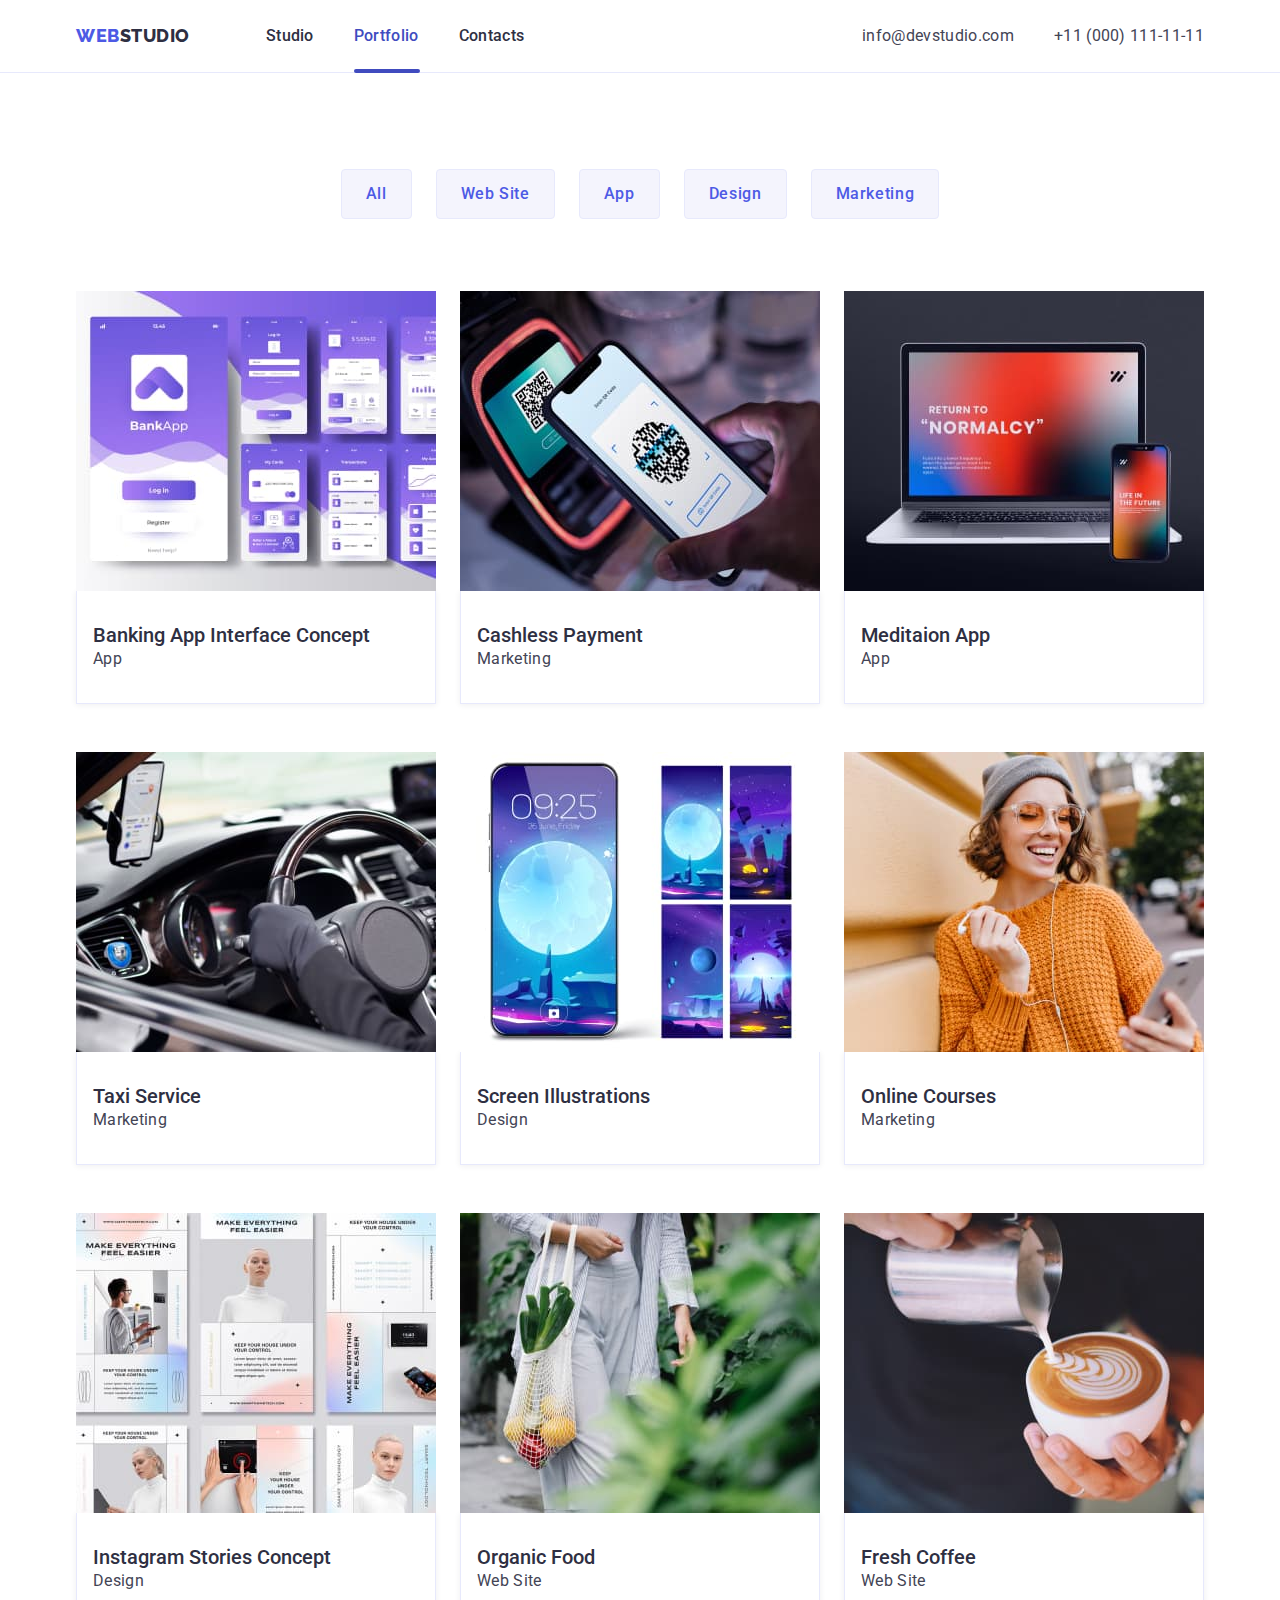
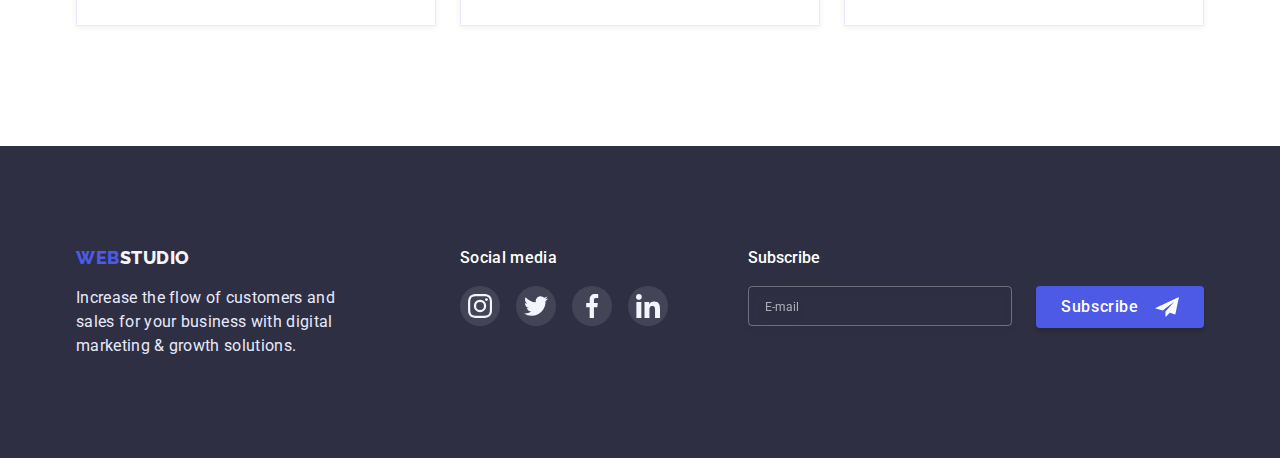
==== portfolio.html @ 7941a350 "Initial commit" ====
<!DOCTYPE html>
<html lang="en">

<head>
  <meta charset="UTF-8" />
  <meta http-equiv="X-UA-Compatible" content="IE=edge" />
  <meta name="viewport" content="width=device-width, initial-scale=1.0" />
  <title>Portfolio</title>
  <link rel="stylesheet" href="https://cdn.jsdelivr.net/npm/modern-normalize@1.1.0/modern-normalize.min.css" />
  <link rel="preconnect" href="https://fonts.googleapis.com" />
  <link rel="preconnect" href="https://fonts.gstatic.com" crossorigin />
  <link href="https://fonts.googleapis.com/css2?family=Raleway:wght@800&family=Roboto:wght@400;500;700;900&display=swap"
    rel="stylesheet" />

  <link rel="stylesheet" href="./css/styles.css" />
</head>

<body>
  <!-- шапка сайта -->
  <header class="style-heder">
    <!-- Mein navigation -->
    <div class="container style-heder-container">
      <nav class="page-nav">
        <a href="./index.html" class="logo link">
          <span class="logo-color">Web</span>Studio</a>

        <!-- Links to other pages or sections of the current page -->
        <ul class="menu list">
          <li class="menu-item">
            <a class="link menu-link" href="./index.html">Studio</a>
          </li>
          <li class="menu-item">
            <a class="link menu-link portfolio-bottom" href="./portfolio.html">Portfolio</a>
          </li>
          <li class="menu-item">
            <a class="link menu-link" href="">Contacts</a>
          </li>
        </ul>
      </nav>
      <address class="contact-main">
        <ul class="list contact-list">
          <li>
            <a class="contacts-email link" href="mailto:info@devstudio.com">info@devstudio.com</a>
          </li>
          <li>
            <a class="contact-phone-number link" href="tel:+110001111111">+11 (000) 111-11-11</a>
          </li>
        </ul>
      </address>
    </div>
  </header>

  <!-- Unique page content -->
  <main>
    <!-- Filtr BTN -->
    <section class="container port-sec">
      <h1 hidden>work examples</h1>

      <ul class="list button-p">
        <li class="filtr-p">
          <button class="button secondary" type="button">All</button>
        </li>
        <li class="filtr-p">
          <button class="button secondary" type="button">Web Site</button>
        </li>
        <li class="filtr-p">
          <button class="button secondary" type="button">App</button>
        </li>
        <li class="filtr-p">
          <button class="button secondary" type="button">Design</button>
        </li>
        <li class="filtr-p">
          <button class="button secondary" type="button">Marketing</button>
        </li>
      </ul>

      <!-- services offered -->

      <ul class="list offer">
        <li class="offer-service">
          <a class="card-p link" href="">
            <div class="img-overlay">
              <img src="./images/bank-app.jpg " alt="bank-app" width="360" />
              <p class="overlay">
                14 Stylish and User-Friendly App Design Concepts · Task
                Manager App · Calorie Tracker App · Exotic Fruit Ecommerce App
                · Cloud Storage App
              </p>
            </div>

            <div class="card-p-content">
              <h2 class="title">Banking App Interface Concept</h2>
              <p class="advanteges-text">App</p>
            </div>
          </a>
        </li>

        <li class="offer-service">
          <a class="card-p link" href="">
            <div class="img-overlay">
              <img src="./images/qr-skan.jpg" alt="qr-skan" width="360" />
              <p class="overlay">
                14 Stylish and User-Friendly App Design Concepts · Task
                Manager App · Calorie Tracker App · Exotic Fruit Ecommerce App
                · Cloud Storage App
              </p>
            </div>
            <div class="card-p-content">
              <h2 class="title">Cashless Payment</h2>
              <p class="advanteges-text">Marketing</p>
            </div>
          </a>
        </li>
        <li class="offer-service">
          <a class="card-p link" href="">
            <div class="img-overlay">
              <img src="./images/normalcy.jpg" alt="normalcy" width="360" />
              <p class="overlay">
                14 Stylish and User-Friendly App Design Concepts · Task
                Manager App · Calorie Tracker App · Exotic Fruit Ecommerce App
                · Cloud Storage App
              </p>
            </div>
            <div class="card-p-content">
              <h2 class="title">Meditaion App</h2>
              <p class="advanteges-text">App</p>
            </div>
          </a>
        </li>

        <li class="offer-service">
          <a class="card-p link" href="">
            <div class="img-overlay">
              <img src="./images/auto-nav.jpg" alt="auto-nav" width="360" />
              <p class="overlay">
                14 Stylish and User-Friendly App Design Concepts · Task
                Manager App · Calorie Tracker App · Exotic Fruit Ecommerce App
                · Cloud Storage App
              </p>
            </div>
            <div class="card-p-content">
              <h2 class="title">Taxi Service</h2>
              <p class="advanteges-text">Marketing</p>
            </div>
          </a>
        </li>
        <li class="offer-service">
          <a class="card-p link" href="">
            <div class="img-overlay">
              <img src="./images/mobile-themes.jpg " alt="mobile-themes" width="360" />
              <p class="overlay">
                14 Stylish and User-Friendly App Design Concepts · Task
                Manager App · Calorie Tracker App · Exotic Fruit Ecommerce App
                · Cloud Storage App
              </p>
            </div>
            <div class="card-p-content">
              <h2 class="title">Screen Illustrations</h2>
              <p class="advanteges-text">Design</p>
            </div>
          </a>
        </li>

        <li class="offer-service">
          <a class="card-p link" href="">
            <div class="img-overlay">
              <img src="./images/girl-orange-sweater.jpg " alt="girl-orange-sweater" width="360" />
              <p class="overlay">
                14 Stylish and User-Friendly App Design Concepts · Task
                Manager App · Calorie Tracker App · Exotic Fruit Ecommerce App
                · Cloud Storage App
              </p>
            </div>
            <div class="card-p-content">
              <h2 class="title">Online Courses</h2>
              <p class="advanteges-text">Marketing</p>
            </div>
          </a>
        </li>

        <li class="offer-service">
          <a class="card-p link" href="">
            <div class="img-overlay">
              <img src="./images/actions.jpg " alt="actions" width="360" />
              <p class="overlay">
                14 Stylish and User-Friendly App Design Concepts · Task
                Manager App · Calorie Tracker App · Exotic Fruit Ecommerce App
                · Cloud Storage App
              </p>
            </div>
            <div class="card-p-content">
              <h2 class="title">Instagram Stories Concept</h2>
              <p class="advanteges-text">Design</p>
            </div>
          </a>
        </li>

        <li class="offer-service">
          <a class="card-p link" href="">
            <div class="img-overlay">
              <img src="./images/bag-vegetables.jpg " alt="bag-vegetables" width="360" />
              <p class="overlay">
                14 Stylish and User-Friendly App Design Concepts · Task
                Manager App · Calorie Tracker App · Exotic Fruit Ecommerce App
                · Cloud Storage App
              </p>
            </div>
            <div class="card-p-content">
              <h2 class="title">Organic Food</h2>
              <p class="advanteges-text">Web Site</p>
            </div>
          </a>
        </li>

        <li class="offer-service">
          <a class="card-p link" href="">
            <div class="img-overlay">
              <img src="./images/coffee-latte.jpg" alt="Fresh Coffee" width="360" />
              <p class="overlay">
                14 Stylish and User-Friendly App Design Concepts · Task
                Manager App · Calorie Tracker App · Exotic Fruit Ecommerce App
                · Cloud Storage App
              </p>
            </div>
            <div class="card-p-content">
              <h2 class="title">Fresh Coffee</h2>
              <p class="advanteges-text">Web Site</p>
            </div>
          </a>
        </li>
      </ul>
    </section>
  </main>
  <!-- Footer -->
  <footer class="main-footer">
    <div class="container footer-content">
      <div class="footer-div">
        <a class="logo footer-logo link" href="./index.html">
          <span class="logo-color">Web</span>Studio</a>
        <p class="footer-text description-footer">
          Increase the flow of customers and sales for your business with
          digital marketing & growth solutions.
        </p>
      </div>
      <div class="social-media-list">
        <p class="social-media-text">Social media</p>
        <ul class="social-list-footer list">
          <li class="social-list-item">
            <a href="" class="social-list-link-footer">
              <svg class="social-list-icon" width="24" height="24">
                <use href="./images/sprite.svg#icon-instagram"></use>
              </svg>
            </a>
          </li>
          <li class="social-list-item">
            <a href="" class="social-list-link-footer">
              <svg class="social-list-icon" width="24" height="24">
                <use href="./images/sprite.svg#icon-twitter"></use>
              </svg>
            </a>
          </li>
          <li class="social-list-item">
            <a href="" class="social-list-link-footer">
              <svg class="social-list-icon" width="24" height="24">
                <use href="./images/sprite.svg#icon-facebook"></use>
              </svg>
            </a>
          </li>
          <li class="social-list-item">
            <a href="" class="social-list-link-footer">
              <svg class="social-list-icon" width="24" height="24">
                <use href="./images/sprite.svg#icon-linkedin"></use>
              </svg>
            </a>
          </li>
        </ul>
      </div>
      <div class="subscribe-block">
        <p class="footer-Subscribe-text">Subscribe</p>

        <form name="Form" class="footer-form">
          <input type="email" name="user-e-mail" class="footer-form-input" placeholder="E-mail" required />
          <button type="submit" class="footer-form-submit">
            Subscribe
            <svg class="footer-form-input-icon" width="24" height="24">
              <use href="./images/sprite.svg#icon-send"></use>
            </svg>
          </button>
        </form>
      </div>
    </div>
  </footer>
</body>

</html>
---- css/styles.css ----
:root {
  --primary-font: 'roboto', sans-serif;
  --secondary-font: 'raleway', sans-serif;
  --primary-text-color: #434455;
  --title-text-color: #2e2f42;
  --accent-color: #4d5ae5;
  --primary-white-color: #ffffff;
  --okean-color: #404bbf;
  --transition: 250ms cubic-bezier(0.4, 0, 0.2, 1);
}
h1,
h2,
h3,
h4,
p {
  margin-top: 0;
  margin-bottom: 0;
}

ul,
ol {
  margin-top: 0;
  margin-bottom: 0;
  padding-left: 0;
  padding-bottom: 0;
}

img {
  display: block;
  max-width: 100%;
  height: auto;
}

a {
  color: #434455;
  text-decoration: none;
}

body {
  color: var(--primary-text-color);
  font-family: var(--primary-font);
  background-color: var(--primary-white-color);
}

address {
  font-style: normal;
}

button {
  cursor: pointer;
}
.list {
  list-style: none;
}

.link {
  text-decoration: none;
}
.container {
  width: 1158px;
  margin-left: auto;
  margin-right: auto;
  padding-left: 15px;
  padding-right: 15px;
}
/* components */

.button {
  color: var(--title-text-color);
  background-color: var(--primary-white-color);
  font-family: inherit;
  font-weight: 500;
  font-size: 16px;
  line-height: 1.5;
  display: flex;
  align-items: center;
  letter-spacing: 0.04em;
}

.button.primary {
  background-color: var(--accent-color);
  color: var(--primary-white-color);
  padding-top: 16px;
  padding-left: 32px;
  padding-bottom: 16px;
  padding-right: 32px;
  border-radius: 4px;
  margin-left: auto;
  margin-right: auto;
  border: 1px solid transparent;
  box-shadow: 0px 4px 4px rgba(0, 0, 0, 0.15);
  border-radius: 4px;
  transition: color var(--transition), background-color var(--transition),
    box-shadow var(--transition);
}
.button.primary:hover,
.button.primary:focus {
  background-color: var(--okean-color);
  box-shadow: 0px 4px 4px rgba(0, 0, 0, 0.15);
  border-radius: 4px;
  color: var(--primary-white-color);
}

.button.secondary {
  background-color: #f4f4fd;
  color: #4d5ae5;
  padding-top: 12px;
  padding-left: 24px;
  padding-bottom: 12px;
  padding-right: 24px;
  border-radius: 4px;
  border: 1px solid #e7e9fc;
  transition: background-color var(--transition), color var(--transition),
    box-shadow var(--transition);
}

.button.secondary:hover,
.button.secondary:focus {
  background-color: var(--okean-color);
  color: #ffffff;
  border-radius: 4px;
  box-shadow: 0px 3px 1px rgba(0, 0, 0, 0.1), 0px 2px 1px rgba(0, 0, 0, 0.08),
    0px 2px 2px rgba(0, 0, 0, 0.12);
}

.title {
  color: var(--title-text-color);
  font-weight: 500;
  font-size: 20px;
  line-height: 1.2;
}
/* Header */

.style-heder-container {
  display: flex;
  align-items: center;
}
.page-nav {
  display: flex;
  align-items: center;
}
.style-heder {
  background-color: #ffffff;
  padding-top: 24px;
  padding-bottom: 24px;
  border-bottom: 1px solid #e7e9fc;
}
/* Nav */
.logo {
  font-family: 'Raleway', sans-serif;
  font-weight: 800;
  font-size: 18px;
  line-height: 1.33;
  letter-spacing: 0.03em;
  text-transform: uppercase;
  color: #2e2f42;
  margin-right: 76px;
}
.logo-color {
  color: #4d5ae5;
}
.menu {
  display: flex;
  align-items: center;
}
.menu-item:not(:last-child) {
  margin-right: 40px;
}
.menu-link {
  font-weight: 500;
  font-size: 16px;
  line-height: 1.5;
  letter-spacing: 0.02em;
  color: #2e2f42;
  transition: color var(--transition);
}
.menu-link:hover,
.menu-link:focus,
.menu-link:active {
  color: var(--okean-color);
}
.contact-list {
  display: flex;
  align-items: center;
}
.contact-main {
  margin-left: auto;
}
.contacts-email {
  font-size: 16px;
  line-height: 1.5;
  letter-spacing: 0.02em;
  margin-right: 40px;
  color: var(--primary-text-color);
  transition: color var(--transition);
}
.contacts-email:hover,
.contacts-email:focus {
  color: var(--okean-color);
}
.contact-phone-number {
  font-size: 16px;
  line-height: 1.5;
  letter-spacing: 0.02em;
  color: var(--primary-text-color);
  transition: color var(--transition);
}
.contact-phone-number:hover,
.contact-phone-number:focus {
  color: var(--okean-color);
}

.studio-bottom {
  position: relative;
  color: var(--okean-color);
}

.studio-bottom::after {
  display: inline-block;
  content: '';
  position: absolute;
  top: 100%;
  left: 0;
  transform: translate(0, 24px);

  width: 48px;
  height: 4px;

  background: var(--okean-color);
  border-radius: 2px;
}
.portfolio-bottom {
  position: relative;
  color: var(--okean-color);
}

.portfolio-bottom::after {
  display: inline-block;
  content: '';
  position: absolute;
  top: 100%;
  left: 0;
  transform: translate(0, 24px);

  width: 66px;
  height: 4px;

  background: var(--okean-color);
  border-radius: 2px;
}

/* Banner Hero */

.hero {
  max-width: 1440px;
  margin-left: auto;
  margin-right: auto;
  background-color: #2e2f42;
  background-image: linear-gradient(
      rgba(46, 47, 66, 0.7),
      rgba(46, 47, 66, 0.7)
    ),
    url(../images/people-office.jpg);

  background-position: 50% 50%;
  background-repeat: no-repeat;
  color: #ffffff;
}

.modal-btn:hover,
.modal-btn:focus {
  background: #404bbf;
}

.mein-title {
  font-weight: 700;
  font-size: 56px;
  line-height: 1.07;
  text-align: center;
  letter-spacing: 0.02em;
  color: #ffffff;
  margin-left: auto;
  margin-right: auto;
  margin-bottom: 48px;
  width: 496px;
}

.hero-content {
  text-align: center;
  padding-top: 188px;
  padding-bottom: 188px;
}

/* Section Advanteges */

.advanteges {
  padding-top: 120px;
  padding-bottom: 120px;
}

.advanteges-list {
  display: flex;
  column-gap: 24px;
}

.ad-list-item {
  flex-basis: calc(100% - 72px / 4);
}
.advanteges-style {
  display: flex;
  justify-content: center;
  align-items: center;
  width: 264px;
  height: 112px;
  background: #f4f4fd;
  border-radius: 4px;
  margin-bottom: 8px;
}

.ad-list-item .title {
  font-weight: 500;
  font-size: 20px;
  line-height: 1.2;
  letter-spacing: 0.02em;
  color: #2e2f42;
  margin-bottom: 8px;
}

.advanteges-text {
  font-size: 16px;
  line-height: 1.5;
  letter-spacing: 0.02em;
}

.visually-hidden {
  position: absolute;
  width: 1px;
  height: 1px;
  margin: -1px;
  padding: 0;
  overflow: hidden;
  border: 0;
  clip: rect(0 0 0 0);
}
/* /Section Advanteges */

/* Section What Are We Doing */

.doing {
  padding-bottom: 120px;
}

.doing-list {
  list-style: none;
  display: flex;
  gap: 24px;
}

.sec-title {
  font-weight: 700;
  font-size: 36px;
  line-height: 1.11;
  text-align: center;
  letter-spacing: 0.02em;
  text-transform: capitalize;
  color: #2e2f42;
  margin-bottom: 72px;
}
.doing-content {
  flex-basis: calc(100% - 48px / 3);
  border: 1px solid #e7e9fc;
}
/* /Section What Are We Doing */

/* Section Our Team */

.team-list {
  list-style: none;
  display: flex;
  flex-wrap: wrap;
  gap: 24px;
}
.team-nome {
  background: #ffffff;
  box-shadow: 0px 1px 6px rgba(46, 47, 66, 0.08),
    0px 1px 1px rgba(46, 47, 66, 0.16), 0px 2px 1px rgba(46, 47, 66, 0.08);
  border-radius: 0px 0px 4px 4px;
}
.team-content {
  padding-top: 32px;
  padding-bottom: 32px;
  padding-left: 16px;
  padding-right: 16px;
  justify-content: center;
  text-align: center;
}

.team-sect {
  background: #f4f4fd;
  padding-top: 120px;
  padding-bottom: 120px;
}

.social-list {
  display: flex;
  justify-content: center;
  gap: 24px;
  margin-top: 8px;
}
.social-list-link {
  display: flex;
  justify-content: center;
  align-items: center;
  width: 40px;
  height: 40px;
  border-radius: 50%;
  background-color: #4d5ae5;
  fill: #f4f4fd;
  transition: background-color var(--transition);
}
.social-list-link:hover,
.social-list-link:focus {
  background-color: #404bbf;
}
/* /Section Our Team */

/* Customers */

.customers {
  padding-top: 130px;
  padding-bottom: 120px;
}
.customers-list {
  display: flex;
  gap: 24px;
}

.customers-iton {
  flex-basis: calc(100% - 24px / 6);
}
.customers-link {
  display: flex;
  justify-content: center;
  align-items: center;
  width: 168px;
  height: 88px;
  border: 1px solid #8e8f99;
  border-radius: 4px;
  transition: border-color var(--transition), fill var(--transition);
}
.customers-link:hover,
.customers-link:focus {
  border-color: #404bbf;
}
.customers-link:hover .customers-icon,
.customers-link:focus .customers-icon {
  fill: #404bbf;
}
.customers-icon {
  fill: #8e8f99;
  transition: fill var(--transition);
}
/* /Customers */

/* Footer */
.main-footer {
  background: #2e2f42;
  padding-top: 100px;
  padding-bottom: 100px;
}
.footer-content {
  display: flex;
  /* row-gap: 120px; */
}
.footer-div {
  margin-right: 120px;
}
.footer-logo {
  letter-spacing: 0.03em;
  text-transform: uppercase;
  color: #f4f4fd;
}
.description-footer {
  font-weight: 400;
  font-size: 16px;
  line-height: 1.5;
  letter-spacing: 0.02em;
  color: #e7e9fc;
}
.footer-text {
  width: 264px;
  margin-top: 16px;
}

.social-media-text {
  font-weight: 500;
  font-size: 16px;
  line-height: 1.5;
  letter-spacing: 0.02em;
  color: #ffffff;
  margin-bottom: 16px;
}
.social-list-footer {
  display: flex;
  justify-content: center;
  gap: 16px;
}
.social-list-link-footer {
  fill: #f4f4fd;
  display: flex;
  justify-content: center;
  align-items: center;
  width: 40px;
  height: 40px;
  border-radius: 50%;
  background-color: rgba(255, 255, 255, 0.1);
  transition: background-color var(--transition);
}
.social-list-link-footer:hover,
.social-list-link-footer:focus {
  background-color: #31d0aa;
}

.subscribe-block {
  margin-left: 80px;
  margin-right: auto;
}
.footer-Subscribe-text {
  font-weight: 500;
  font-size: 16px;
  line-height: 1.5;
  margin-bottom: 16px;
  color: var(--primary-white-color);
}
.footer-form {
  display: flex;
  justify-content: center;
  gap: 24px;
}

.footer-form-input {
  width: 264px;
  height: 40px;
  padding-left: 16px;
  padding-right: 16px;
  padding-bottom: 8px;
  padding-top: 8px;
  border: 1px solid rgba(255, 255, 255, 0.3);
  filter: drop-shadow(0px 4px 4px rgba(0, 0, 0, 0.15));
  border-radius: 4px;
  background: transparent;
  font-size: 14px;
  color: var(--primary-white-color);
}
.footer-form-input:input {
  background-color: var(--title-text-color);
  font-family: ;
  font-size: 16px;
  font-weight: 400;
  line-height: 1.5;
  color: var(--primary-white-color);
}
.footer-form-input::placeholder {
  font-weight: 400;
  font-size: 12px;
  line-height: 2;
  color: rgba(255, 255, 255, 0.6);

  margin-left: 16px;
}

.footer-form-submit,
.modal-form-submit {
  display: flex;
  justify-content: center;
  align-items: center;
  text-align: center;
  min-width: 165px;
  min-height: 40px;
  padding-left: 24px;
  padding-right: 24px;
  padding-top: 8px;
  padding-bottom: 8px;
  font-family: var(--primary-font);
  font-weight: 500;
  font-size: 16px;
  line-height: 1.5;
  letter-spacing: 0.04em;
  gap: 16px;
  background: var(--accent-color);
  color: var(--primary-white-color);
  border-radius: 4px;
  border: 1px solid transparent;
  box-shadow: 0px 4px 4px rgba(0, 0, 0, 0.15);

  transition: background-color var(--transition), fill var(--transition),
    box-shadow var(--transition);
}
.footer-form-input-icon {
  fill: var(--primary-white-color);
}
.footer-form-submit:hover,
.footer-form-submit:focus {
  background-color: var(--okean-color);
  box-shadow: 0px 4px 4px rgba(0, 0, 0, 0.15);
}
.footer-form-input:focus {
  border-color: var(--accent-color);
  outline: none;
}
/* /Footer */

/* Modal Window */

.backdrop {
  position: fixed;
  z-index: 100;
  top: 0;
  left: 0;
  width: 100%;
  height: 100%;
  background: rgba(46, 47, 66, 0.4);
  opacity: 1;
  border-radius: 4px;
  transition: opacity var(--transition), visibility var(--transition);
}

.backdrop.is-hidden {
  opacity: 0;
  visibility: hidden;
  pointer-events: none;
}

.modal {
  position: absolute;
  top: 50%;
  left: 50%;
  transform: translate(-50%, -50%);
  width: 408px;
  height: 584px;
  background: #fcfcfc;
  box-shadow: 0px 1px 1px rgba(0, 0, 0, 0.14), 0px 1px 3px rgba(0, 0, 0, 0.12),
    0px 2px 1px rgba(0, 0, 0, 0.2);
  border-radius: 4px;
  padding-top: 72px;
  padding-left: 24px;
  padding-right: 24px;
  padding-bottom: 24px;
  transition: visibility var(--transition);
}
.modal-close-btn {
  position: absolute;
  top: 24px;
  right: 24px;
  display: flex;
  justify-content: center;
  align-items: center;
  background-color: #e7e9fc;
  border: 1px solid rgba(0, 0, 0, 0.1);
  padding: 0;
  width: 24px;
  height: 24px;
  border-radius: 50%;
  transition: background-color var(--transition);
}
.modal-close-btn:hover,
.modal-close-btn:focus {
  background-color: var(--okean-color);
}
.modal-close-btn-icon {
  transition: fill var(--transition);
}
.modal-close-btn:hover .modal-close-btn-icon,
.modal-close-btn:focus .modal-close-btn-icon {
  fill: var(--primary-white-color);
}

.modal-description {
  font-weight: 500;
  font-size: 16px;
  line-height: 1.5;
  color: var(--title-text-color);
  text-align: center;
  margin-bottom: 16px;
}
/* /Modal Windov */

/* Modal Form */

.modal-form {
  display: flex;
  flex-direction: column;
}

.modal-form-field {
  margin-bottom: 8px;
}

.modal-form-input {
  width: 100%;
  height: 40px;
  border: 1px solid rgba(33, 33, 33, 0.2);
  border-radius: 4px;
  padding-left: 38px;
  color: #2e2f42;

  transition: border-color var(--transition);
}

.modal-form-input:focus {
  border-color: var(--accent-color);
  outline: none;
}

.modal-form-input:focus + .modal-form-input-icon {
  fill: var(--accent-color);
}
.modal-form-input-desc {
  display: block;
  font-size: 12px;
  line-height: 1.33;
  margin-bottom: 4px;
  color: #8e8f99;
}

.modal-form-input-wrapper {
  display: block;
  position: relative;
}
.modal-form-input-icon {
  display: block;
  position: absolute;
  top: 50%;
  left: 16px;
  transform: translate(0, -50%);
  transition: fill var(--transition);
}

.modal-form-message {
  resize: none;
  width: 100%;
  height: 120px;
  padding: 8px 16px;
  border: 1px solid rgba(33, 33, 33, 0.2);
  border-radius: 4px;
  transition: border-color var(--transition);
}
.modal-form-message::placeholder {
  font-size: 12px;
  line-height: 1.33;
  color: rgba(117, 117, 117, 0.5);
}
.modal-form-message:focus {
  border-color: var(--accent-color);
  outline: none;
}
.modal-form-check-desk {
  display: flex;
  align-items: center;
  /* margin-top: 8px; */
  margin-bottom: 24px;

  font-weight: 400;
  font-size: 12px;
  line-height: 1.33;

  letter-spacing: 0.04em;
  color: #757575;
}

.modal-form-check-desk::before {
  display: block;
  width: 16px;
  height: 16px;
  margin-right: 8px;
  border: 1.25px solid var(--title-text-color);
  border-radius: 2px;
  cursor: pointer;
  content: '';
  transition: background-color var(--transition), border-color var(--transition),
    background-image var(--transition);
}
.modal-form-check:checked + .modal-form-check-desk::before {
  background-color: var(--okean-color);
  border-color: var(--okean-color);
  border-radius: 2px;
  background-image: url(../images/check1.svg);
  background-repeat: no-repeat;
  background-position: center;
}

.modal-form-check:focus + .modal-form-check-desk::before {
  border: 1.25px solid var(--okean-color);
  border-radius: 2px;
}
.style-link-policy {
  color: #4d5ae5;
  text-decoration: underline;
}

.modal-form-submit {
  display: flex;
  justify-content: center;
  align-items: center;
  min-width: 169px;
  min-height: 56px;
  align-self: center;
  padding-top: 16px;
  padding-left: 32px;
  padding-bottom: 16px;
  padding-right: 32px;

  font-family: var(--primary-font);
  font-weight: 500;
  font-size: 16px;
  line-height: 1.5;
  letter-spacing: 0.04em;
  background: var(--accent-color);
  color: #ffffff;
  border-radius: 4px;
  margin-left: auto;
  margin-right: auto;
  border: 1px solid transparent;
  box-shadow: 0px 4px 4px rgba(0, 0, 0, 0.15);
  transition: background-color var(--transition), box-shadow var(--transition),
    color var(--transition);
}
.modal-form-submit:hover,
.modal-form-submit:focus {
  background-color: var(--okean-color);
  box-shadow: 0px 4px 4px rgba(0, 0, 0, 0.15);
  border-radius: 4px;
  color: var(--primary-white-color);
}
/* /Modal Form */

/* Portfolio */

.button-p {
  display: flex;
  flex-wrap: wrap;
  justify-content: center;
  margin-bottom: 72px;
  column-gap: 24px;
}

.port-sec {
  padding-top: 96px;
  padding-bottom: 120px;
}

.offer {
  padding: 0;
  list-style: none;
  display: flex;
  flex-wrap: wrap;
  column-gap: 24px;
  row-gap: 48px;
}

.offer-service {
  flex-basis: calc((100% - 48px) / 3);
}
.card-p .card-p-content {
  box-shadow: 0px 1px 6px rgba(46, 47, 66, 0.08);
  transition: box-shadow var(--transition);
}
.card-p:hover .card-p-content,
.card-p:focus .card-p-content {
  box-shadow: 0px 1px 6px rgba(46, 47, 66, 0.08),
    0px 1px 1px rgba(46, 47, 66, 0.16), 0px 2px 1px rgba(46, 47, 66, 0.08);
}

.card-p-content {
  padding-top: 32px;
  padding-bottom: 32px;
  padding-left: 16px;
  padding-right: 16px;
  justify-content: center;
  border-left: 1px solid #e7e9fc;
  border-right: 1px solid #e7e9fc;
  border-bottom: 1px solid #e7e9fc;
}

.img-overlay {
  position: relative;
  overflow: hidden;
}
.overlay {
  position: absolute;
  left: 0;
  top: 0;
  width: 100%;
  height: 100%;
  opacity: 1;
  overflow-y: auto;
  transform: translate(0, 100%);
  transition: transform var(--transition);

  font-size: 16px;
  line-height: 1.5;
  color: #f4f4fd;
  padding-top: 40px;
  padding-bottom: 164px;
  padding-left: 32px;
  padding-right: 32px;
  background-color: var(--accent-color);
}

.card-p:hover .overlay,
.card-p:focus .overlay {
  transform: translate(0);
}
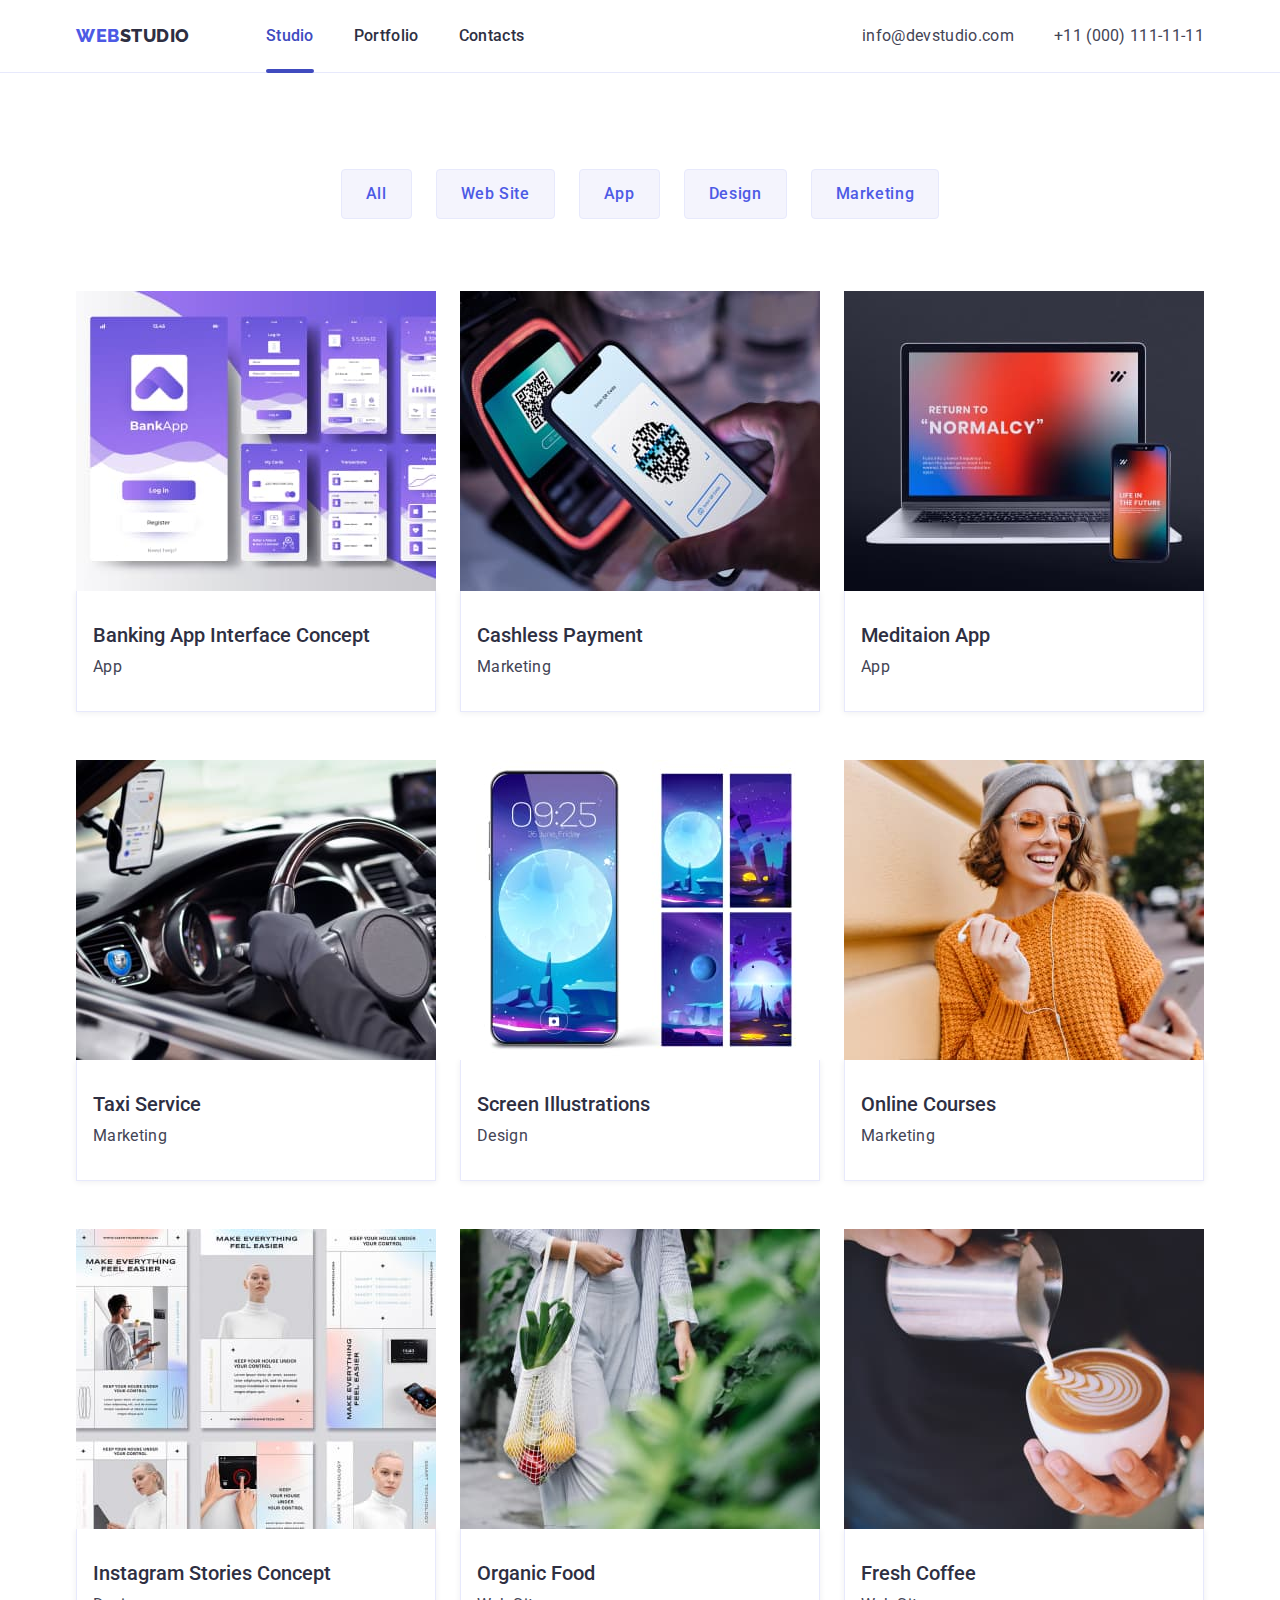
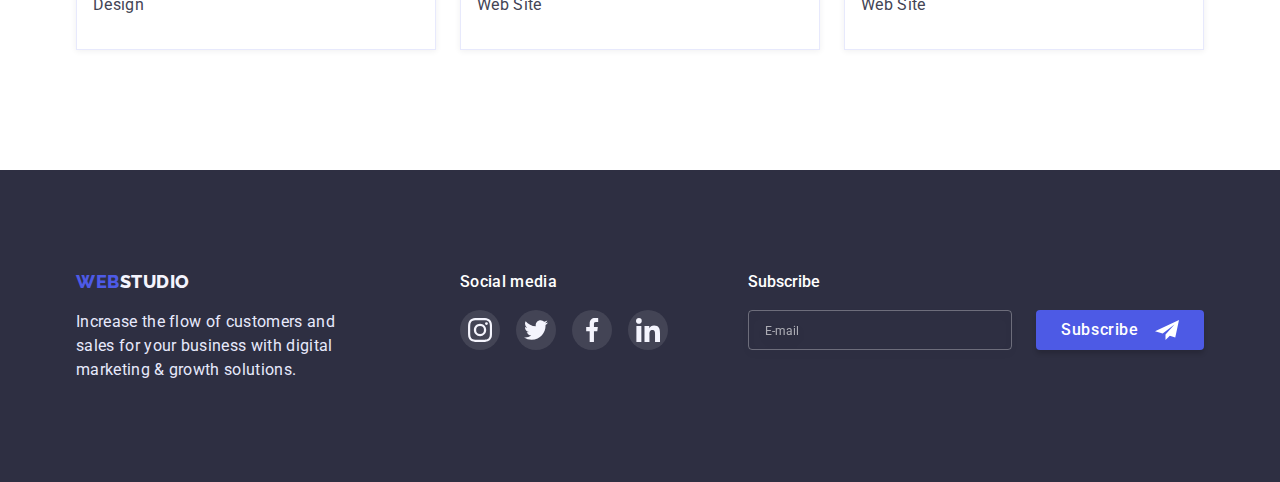
==== commit dfc3ffa7: "DZ7" ====
--- a/portfolio.html
+++ b/portfolio.html
@@ -27,16 +27,21 @@
         <!-- Links to other pages or sections of the current page -->
         <ul class="menu list">
           <li class="menu-item">
-            <a class="link menu-link" href="./index.html">Studio</a>
-          </li>
-          <li class="menu-item">
-            <a class="link menu-link portfolio-bottom" href="./portfolio.html">Portfolio</a>
-          </li>
-          <li class="menu-item">
-            <a class="link menu-link" href="">Contacts</a>
+            <a class="link menu-link studio-bottom" href="./index.html">Studio</a>
+          </li>
+          <li class="menu-item">
+            <a class="link menu-link" href="./portfolio.html"> Portfolio </a>
+          </li>
+          <li class="menu-item">
+            <a class="link menu-link" href=""> Contacts</a>
           </li>
         </ul>
       </nav>
+      <button type=button class="mobile-menu-open" data-menu-open>
+        <svg class="mobile-menu-open__icon" width="32" height="32">
+          <use href="./images/sprite.svg#icon-burger"></use>
+        </svg>
+      </button>
       <address class="contact-main">
         <ul class="list contact-list">
           <li>
@@ -48,6 +53,71 @@
         </ul>
       </address>
     </div>
+
+    <!-- Mobile Menu -->
+    <div class="mobile-menu" data-menu>
+      <div class="container mobile-menu_container">
+        <button class="mobile-menu_close-btn" data-menu-close>
+          <svg class="mobile-menu_close-icon" width="8" height="8">
+            <use href="./images/sprite.svg#icon-close-black-18dp-2-1">
+            </use>
+          </svg>
+        </button>
+        <ul class="mobile-menu-nav list">
+          <li class="menu-item">
+            <a class="link menu-link studio-bottom" href="./index.html">Studio</a>
+          </li>
+          <li class="menu-item">
+            <a class="link menu-link" href="./portfolio.html"> Portfolio </a>
+          </li>
+          <li class="menu-item">
+            <a class="link menu-link mobile-menu-contacts" href=""> Contacts</a>
+          </li>
+        </ul>
+        <div class="mobile-header">
+          <ul class="list contacts-mob-menu">
+            <li class="margin-mob-menu"><a class="contact-phone-number tel-mob-menu link" href="tel:+110001111111">+11
+                (000) 111-11-11</a>
+
+            </li>
+            <li><a class="contacts-email link email-mob-menu" href="mailto:info@devstudio.com">info@devstudio.com</a>
+
+            </li>
+          </ul>
+          <ul class="social-list-mobmenu list">
+            <li class="social-list-item">
+              <a href="" class="social-list-link-mobmenu">
+                <svg class="social-list-icon" width="24" height="24">
+                  <use href="./images/sprite.svg#icon-instagram"></use>
+                </svg>
+              </a>
+            </li>
+            <li class="social-list-item">
+              <a href="" class="social-list-link-mobmenu">
+                <svg class="social-list-icon" width="24" height="24">
+                  <use href="./images/sprite.svg#icon-twitter"></use>
+                </svg>
+              </a>
+            </li>
+            <li class="social-list-item">
+              <a href="" class="social-list-link-mobmenu">
+                <svg class="social-list-icon" width="24" height="24">
+                  <use href="./images/sprite.svg#icon-facebook"></use>
+                </svg>
+              </a>
+            </li>
+            <li class="social-list-item">
+              <a href="" class="social-list-link-mobmenu">
+                <svg class="social-list-icon" width="24" height="24">
+                  <use href="./images/sprite.svg#icon-linkedin"></use>
+                </svg>
+              </a>
+            </li>
+          </ul>
+        </div>
+      </div>
+    </div>
+    <!-- / Mobile Menu -->
   </header>
 
   <!-- Unique page content -->
@@ -290,6 +360,7 @@
       </div>
     </div>
   </footer>
+  <script src="./js/mobile-menu.js"></script>
 </body>
 
 </html>--- a/css/styles.css
+++ b/css/styles.css
@@ -56,13 +56,29 @@
 .link {
   text-decoration: none;
 }
-.container {
-  width: 1158px;
-  margin-left: auto;
-  margin-right: auto;
-  padding-left: 15px;
-  padding-right: 15px;
-}
+
+.sec-title {
+  font-weight: 700;
+  font-size: 36px;
+  line-height: 1.11;
+  text-align: center;
+  letter-spacing: 0.02em;
+  text-transform: capitalize;
+  color: #2e2f42;
+  margin-bottom: 72px;
+}
+
+.visually-hidden {
+  position: absolute;
+  width: 1px;
+  height: 1px;
+  margin: -1px;
+  padding: 0;
+  overflow: hidden;
+  border: 0;
+  clip: rect(0 0 0 0);
+}
+
 /* components */
 
 .button {
@@ -129,278 +145,815 @@
   font-size: 20px;
   line-height: 1.2;
 }
+.container {
+  width: 100%;
+  padding-left: 16px;
+  padding-right: 16px;
+}
+@media screen and (min-width: 480px) {
+  .container {
+    width: 100%;
+    margin-left: auto;
+    margin-right: auto;
+  }
+}
+
+@media screen and (min-width: 768px) {
+  .container {
+    max-width: 736px;
+  }
+  .mobile-menu {
+    display: none;
+  }
+  .mobile-menu-open {
+    display: none;
+  }
+}
+@media screen and (min-width: 1200px) {
+  .container {
+    max-width: 1160px;
+  }
+}
+@media screen and (max-width: 1199px) {
+  .doing {
+    display: none;
+  }
+}
 /* Header */
 
-.style-heder-container {
+@media screen and (max-width: 767px) {
+  .menu {
+    display: none;
+  }
+  .contact-main {
+    display: none;
+  }
+
+  .style-heder-container {
+    display: flex;
+    align-items: center;
+    justify-content: space-between;
+    width: 100%;
+  }
+  .style-heder {
+    padding-top: 24px;
+    padding-bottom: 24px;
+  }
+  .logo {
+    font-family: 'Raleway', sans-serif;
+    font-weight: 800;
+    font-size: 18px;
+    line-height: 1.33;
+    letter-spacing: 0.03em;
+    text-transform: uppercase;
+    color: #2e2f42;
+  }
+  .logo-color {
+    color: #4d5ae5;
+  }
+  .mobile-menu-open {
+    background-color: transparent;
+    border: none;
+    padding: 0;
+    line-height: 0;
+    transition: var(--transition);
+  }
+}
+/* Mobile Menu */
+@media screen and (max-width: 767px) {
+  .mobile-menu {
+    position: fixed;
+    width: 100%;
+    height: 100%;
+    max-height: 796px;
+    background-color: var(--primary-white-color);
+    top: 0;
+    left: 0;
+    z-index: 1000;
+    box-shadow: 0 0 0 100vmax rgba(0, 0, 0, 0.7);
+
+    opacity: 0;
+    visibility: hidden;
+    pointer-events: none;
+    transition: opacity var(--transition), visibility var(--transition);
+  }
+  .mobile-menu.is-open {
+    opacity: 1;
+    visibility: visible;
+    pointer-events: auto;
+    transition: opacity var(--transition), visibility var(--transition);
+  }
+
+  .mobile-menu_container {
+    position: relative;
+    display: flex;
+    flex-wrap: wrap;
+    align-content: space-between;
+    padding-top: 80px;
+    padding-bottom: 40px;
+    padding-left: 24px;
+    height: 100%;
+  }
+  .mobile-menu_close-btn {
+    background: #e7e9fc;
+    border: 1px solid rgba(0, 0, 0, 0.1);
+    padding: 0;
+    line-height: 0;
+    position: absolute;
+    right: 24px;
+    top: 24px;
+
+    transition: background-color var(--transition);
+
+    display: flex;
+    justify-content: center;
+    align-items: center;
+    cursor: pointer;
+
+    width: 24px;
+    height: 24px;
+    border-radius: 50%;
+  }
+
+  .mobile-menu_container {
+    display: block;
+  }
+  .contacts-mob-menu {
+    margin-left: auto;
+    margin-right: auto;
+    margin-top: 284px;
+  }
+  .menu-link {
+    display: block;
+    font-weight: 700;
+    font-size: 36px;
+    line-height: 1.11;
+    color: var(--title-text-color);
+
+    transition: color var(--transition);
+  }
+  .menu-link:focus {
+    color: var(--okean-color);
+  }
+
+  .menu-item:not(:last-child) {
+    margin-bottom: 40px;
+  }
+
+  .mobile-menu-contacts {
+    color: var(--okean-color);
+  }
+  .tel-mob-menu {
+    font-weight: 700;
+    font-size: 36px;
+    line-height: 1.11;
+    letter-spacing: 0.02em;
+    text-transform: capitalize;
+
+    color: #4d5ae5;
+    transition: color var(--transition);
+  }
+  .email-mob-menu {
+    font-weight: 500;
+    font-size: 20px;
+    line-height: 1.2;
+    letter-spacing: 0.02em;
+
+    color: #434455;
+    transition: color var(--transition);
+  }
+  .margin-mob-menu {
+    margin-bottom: 40px;
+  }
+  .social-list-mobmenu {
+    display: flex;
+    margin-right: auto;
+    margin-left: auto;
+    gap: 56px;
+    margin-top: 48px;
+    margin-bottom: 40px;
+  }
+  .social-list-link-mobmenu {
+    display: flex;
+    justify-content: center;
+    align-items: center;
+    width: 40px;
+    height: 40px;
+    border-radius: 50%;
+    background-color: #4d5ae5;
+    fill: #f4f4fd;
+    transition: background-color var(--transition);
+  }
+  .social-list-link-mobmenu:hover,
+  .social-list-link-mobmenu:focus {
+    background-color: #404bbf;
+  }
+}
+/* / Mobile Menu */
+
+/* Header Tablett */
+
+@media screen and (min-width: 768px) {
+  .style-heder {
+    padding-top: 24px;
+    padding-bottom: 12px;
+  }
+  .page-nav {
+    display: flex;
+    align-items: center;
+  }
+  .style-heder-container {
+    display: flex;
+  }
+  .menu {
+    display: flex;
+    align-items: center;
+  }
+  .menu-item:not(:last-child) {
+    margin-right: 40px;
+  }
+  .logo {
+    font-family: 'Raleway', sans-serif;
+    font-weight: 800;
+    font-size: 18px;
+    line-height: 1.33;
+    letter-spacing: 0.03em;
+    text-transform: uppercase;
+    color: #2e2f42;
+    margin-right: 120px;
+  }
+  .logo-color {
+    color: #4d5ae5;
+  }
+  .menu-link {
+    font-weight: 500;
+    font-size: 16px;
+    line-height: 1.5;
+    letter-spacing: 0.02em;
+    color: #2e2f42;
+    transition: color var(--transition);
+  }
+  .menu-link:hover,
+  .menu-link:focus,
+  .menu-link:active {
+    color: var(--okean-color);
+  }
+
+  .contact-main {
+    margin-left: auto;
+  }
+  .contacts-email {
+    font-size: 12px;
+    line-height: 1.17;
+    letter-spacing: 0.04em;
+    color: var(--primary-text-color);
+    transition: color var(--transition);
+  }
+  .contacts-email:hover,
+  .contacts-email:focus {
+    color: var(--okean-color);
+  }
+  .contact-phone-number {
+    font-size: 12px;
+    line-height: 1.17;
+    letter-spacing: 0.04em;
+    color: var(--primary-text-color);
+    transition: color var(--transition);
+  }
+  .contact-phone-number:hover,
+  .contact-phone-number:focus {
+    color: var(--okean-color);
+  }
+
+  .studio-bottom {
+    position: relative;
+    color: var(--okean-color);
+  }
+
+  .studio-bottom::after {
+    display: inline-block;
+    content: '';
+    position: absolute;
+    top: 100%;
+    left: 0;
+    transform: translate(0, 18px);
+
+    width: 48px;
+    height: 4px;
+
+    background: var(--okean-color);
+    border-radius: 2px;
+  }
+  .portfolio-bottom {
+    position: relative;
+    color: var(--okean-color);
+  }
+
+  .portfolio-bottom::after {
+    display: inline-block;
+    content: '';
+    position: absolute;
+    top: 100%;
+    left: 0;
+    transform: translate(0, 24px);
+
+    width: 66px;
+    height: 4px;
+
+    background: var(--okean-color);
+    border-radius: 2px;
+  }
+}
+
+/* / Header Tablett*/
+
+/* Header Desktop */
+
+@media screen and (min-width: 1200px) {
+  .logo {
+    font-family: 'Raleway', sans-serif;
+    font-weight: 800;
+    font-size: 18px;
+    line-height: 1.33;
+    letter-spacing: 0.03em;
+    text-transform: uppercase;
+    color: #2e2f42;
+    margin-right: 76px;
+  }
+  .logo-color {
+    color: #4d5ae5;
+  }
+  .style-heder-container {
+    display: flex;
+    align-items: center;
+  }
+  .page-nav {
+    display: flex;
+    align-items: center;
+  }
+  .style-heder {
+    background-color: #ffffff;
+    padding-top: 24px;
+    padding-bottom: 24px;
+    border-bottom: 1px solid #e7e9fc;
+  }
+
+  /* Nav */
+
+  .menu {
+    display: flex;
+    align-items: center;
+  }
+  .menu-item:not(:last-child) {
+    margin-right: 40px;
+  }
+  .menu-link {
+    font-weight: 500;
+    font-size: 16px;
+    line-height: 1.5;
+    letter-spacing: 0.02em;
+    color: #2e2f42;
+    transition: color var(--transition);
+  }
+  .menu-link:hover,
+  .menu-link:focus,
+  .menu-link:active {
+    color: var(--okean-color);
+  }
+  .contact-list {
+    display: flex;
+    align-items: center;
+  }
+  .contact-main {
+    display: flex;
+    margin-left: auto;
+  }
+  .contacts-email {
+    font-size: 16px;
+    line-height: 1.5;
+    letter-spacing: 0.02em;
+    margin-right: 40px;
+    color: var(--primary-text-color);
+    transition: color var(--transition);
+  }
+  .contacts-email:hover,
+  .contacts-email:focus {
+    color: var(--okean-color);
+  }
+  .contact-phone-number {
+    font-size: 16px;
+    line-height: 1.5;
+    letter-spacing: 0.02em;
+    color: var(--primary-text-color);
+    transition: color var(--transition);
+  }
+  .contact-phone-number:hover,
+  .contact-phone-number:focus {
+    color: var(--okean-color);
+  }
+
+  .studio-bottom {
+    position: relative;
+    color: var(--okean-color);
+  }
+
+  .studio-bottom::after {
+    display: inline-block;
+    content: '';
+    position: absolute;
+    top: 100%;
+    left: 0;
+    transform: translate(0, 24px);
+
+    width: 48px;
+    height: 4px;
+
+    background: var(--okean-color);
+    border-radius: 2px;
+  }
+  .portfolio-bottom {
+    position: relative;
+    color: var(--okean-color);
+  }
+
+  .portfolio-bottom::after {
+    display: inline-block;
+    content: '';
+    position: absolute;
+    top: 100%;
+    left: 0;
+    transform: translate(0, 24px);
+
+    width: 66px;
+    height: 4px;
+
+    background: var(--okean-color);
+    border-radius: 2px;
+  }
+}
+/* /Header Desktop */
+
+/* Banner Hero */
+
+/* Hero Mobil */
+
+@media screen and (max-width: 767px) {
+  .hero {
+    min-width: 320px;
+    margin-left: auto;
+    margin-right: auto;
+    background-image: linear-gradient(
+        rgba(46, 47, 66, 0.7),
+        rgba(46, 47, 66, 0.7)
+      ),
+      url(../images//bg-phone.jpg);
+    background-repeat: no-repeat;
+    background-position: center;
+    background-size: cover;
+  }
+  @media screen and (min-device-pixel-ratio: 2) and (max-width: 767px),
+    screen and (min-resolution: 192dpi) and (max-width: 767px),
+    screen and (min-resolution: 2dppx) and (max-width: 767px) {
+    .hero {
+      background-image: linear-gradient(
+          rgba(46, 47, 66, 0.7),
+          rgba(46, 47, 66, 0.7)
+        ),
+        url('../images/bg-phone@2x.jpg');
+    }
+  }
+}
+
+@media screen and (max-width: 767px) {
+  .modal-btn:hover,
+  .modal-btn:focus {
+    background: #404bbf;
+  }
+
+  .hero-content {
+    width: 100%;
+    padding-top: 112px;
+    padding-bottom: 112px;
+  }
+  .mein-title {
+    min-width: 260px;
+    max-width: 320px;
+    font-size: 36px;
+    line-height: 1.11;
+
+    text-align: center;
+
+    color: var(--primary-white-color);
+    margin-bottom: 72px;
+    margin-left: auto;
+    margin-right: auto;
+  }
+}
+/* /Hero Mobil */
+
+/* Hero Tablett */
+@media screen and (min-width: 768px) {
+  .hero {
+    max-width: 1200px;
+    margin-left: auto;
+    margin-right: auto;
+    background-image: linear-gradient(
+        rgba(46, 47, 66, 0.7),
+        rgba(46, 47, 66, 0.7)
+      ),
+      url(../images/bg-tablet.jpg);
+    background-repeat: no-repeat;
+    background-position: center;
+    background-size: cover;
+  }
+  @media screen and (min-device-pixel-ratio: 2) and (max-width: 767px),
+    screen and (min-resolution: 192dpi) and (max-width: 767px),
+    screen and (min-resolution: 2dppx) and (max-width: 767px) {
+    .hero {
+      background-image: linear-gradient(
+          rgba(46, 47, 66, 0.7),
+          rgba(46, 47, 66, 0.7)
+        ),
+        url('../images/bg-tablet@2x.jpg');
+    }
+  }
+  .modal-btn:hover,
+  .modal-btn:focus {
+    background: #404bbf;
+  }
+
+  .hero-content {
+    padding-top: 112px;
+    padding-bottom: 108px;
+  }
+  .mein-title {
+    width: 496px;
+    font-size: 56px;
+    line-height: 1.07;
+
+    text-align: center;
+
+    color: var(--primary-white-color);
+    margin-bottom: 40px;
+    margin-left: auto;
+    margin-right: auto;
+  }
+}
+
+/* /Hero Tablett */
+
+/* Hero Desktop */
+@media screen and (min-width: 1200px) {
+  .container {
+    width: 1160px;
+    margin-left: auto;
+    margin-right: auto;
+  }
+  .hero {
+    max-width: 1440px;
+    margin-left: auto;
+    margin-right: auto;
+    background-color: #2e2f42;
+    background-image: linear-gradient(
+        rgba(46, 47, 66, 0.7),
+        rgba(46, 47, 66, 0.7)
+      ),
+      url(../images/bg-desktop.jpg);
+
+    background-position: 50% 50%;
+    background-repeat: no-repeat;
+    color: #ffffff;
+  }
+  @media screen and (min-device-pixel-ratio: 2) and (min-width: 1200px),
+    screen and (min-resolution: 192dpi) and (min-width: 1200px),
+    screen and (min-resolution: 2dppx) and (min-width: 1200px) {
+    .hero {
+      background-image: linear-gradient(
+          rgba(46, 47, 66, 0.7),
+          rgba(46, 47, 66, 0.7)
+        ),
+        url('../images/bg-desktop@2x.jpg');
+    }
+  }
+  .modal-btn:hover,
+  .modal-btn:focus {
+    background: #404bbf;
+  }
+
+  .mein-title {
+    font-weight: 700;
+    font-size: 56px;
+    line-height: 1.07;
+    text-align: center;
+    letter-spacing: 0.02em;
+    color: #ffffff;
+    margin-left: auto;
+    margin-right: auto;
+    margin-bottom: 48px;
+    width: 496px;
+  }
+
+  .hero-content {
+    text-align: center;
+    padding-top: 188px;
+    padding-bottom: 188px;
+  }
+}
+/* /Hero Desktop */
+
+/* Section Advanteges */
+
+/*  Advantages Mobil*/
+@media screen and (max-width: 1199px) {
+  .advanteges-style {
+    display: none;
+  }
+}
+
+@media screen and (max-width: 767px) {
+  .ad-list-item:not(:last-child) {
+    margin-bottom: 72px;
+  }
+  .advanteges {
+    padding-top: 96px;
+    padding-bottom: 96px;
+  }
+  .title-ad {
+    margin-bottom: 8px;
+    font-weight: 700;
+    font-size: 36px;
+    line-height: 1.11;
+    text-align: center;
+    letter-spacing: 0.02em;
+    text-transform: capitalize;
+    color: var(--title-text-color);
+    flex: none;
+    order: 0;
+    align-self: stretch;
+    flex-grow: 0;
+  }
+  .advanteges-text {
+    font-weight: 500;
+    font-size: 16px;
+    line-height: 1.5;
+    letter-spacing: 0.02em;
+    color: var(--primary-text-color);
+    flex: none;
+    order: 1;
+    align-self: stretch;
+    flex-grow: 0;
+  }
+}
+/* Advantages Tablett */
+
+@media screen and (min-width: 768px) {
+  .advanteges {
+    padding-top: 96px;
+    padding-bottom: 96px;
+  }
+  .advanteges-list {
+    display: flex;
+    flex-wrap: wrap;
+    column-gap: 24px;
+    row-gap: 72px;
+  }
+  .ad-list-item {
+    flex-basis: calc((100% - 24px) / 2);
+  }
+  .title-ad {
+    text-align: left;
+    letter-spacing: 0.02em;
+    font-weight: 700;
+    font-size: 36px;
+    line-height: 1.11;
+    text-transform: capitalize;
+  }
+  .advanteges-text {
+    margin-top: 8px;
+    font-weight: 500;
+    font-size: 16px;
+    line-height: 1.5;
+    letter-spacing: 0.02em;
+    color: #434455;
+  }
+}
+/* /Advantages Tablett */
+
+/* Advantages Desktop */
+
+@media screen and (min-width: 1200px) {
+  .advanteges {
+    padding-top: 120px;
+  }
+
+  .advanteges-list {
+    display: flex;
+    column-gap: 24px;
+  }
+
+  .ad-list-item {
+    flex-basis: calc((100% - 72px) / 4);
+  }
+  .advanteges-style {
+    display: flex;
+    justify-content: center;
+    align-items: center;
+    width: 264px;
+    height: 112px;
+    background: #f4f4fd;
+    border-radius: 4px;
+    margin-bottom: 8px;
+  }
+
+  .ad-list-item .title {
+    font-weight: 500;
+    font-size: 20px;
+    line-height: 1.2;
+    color: #2e2f42;
+    margin-bottom: 8px;
+  }
+  .title-ad {
+    font-weight: 500;
+    font-size: 20px;
+    line-height: 1.2;
+    letter-spacing: 0.02em;
+  }
+  .advanteges-text {
+    font-weight: 400;
+    font-size: 16px;
+    line-height: 1.5;
+    letter-spacing: 0.02em;
+    color: var(--primary-text-color);
+  }
+}
+/* /Advantages Desktop */
+
+/* Section What Are We Doing */
+@media screen and (min-width: 1200px) {
+  .doing {
+    padding-bottom: 120px;
+  }
+
+  .doing-list {
+    list-style: none;
+    display: flex;
+    gap: 24px;
+  }
+
+  .doing-content {
+    flex-basis: calc((100% - 48px) / 3);
+    border: 1px solid #e7e9fc;
+  }
+}
+/* /Section What Are We Doing */
+
+/* Team-Mobil */
+
+.team-sect {
+  background: #f4f4fd;
+  padding-top: 96px;
+  padding-bottom: 128px;
+  width: 100%;
+}
+
+.team-list {
   display: flex;
-  align-items: center;
-}
-.page-nav {
-  display: flex;
-  align-items: center;
-}
-.style-heder {
-  background-color: #ffffff;
-  padding-top: 24px;
-  padding-bottom: 24px;
-  border-bottom: 1px solid #e7e9fc;
-}
-/* Nav */
-.logo {
-  font-family: 'Raleway', sans-serif;
-  font-weight: 800;
-  font-size: 18px;
-  line-height: 1.33;
-  letter-spacing: 0.03em;
-  text-transform: uppercase;
-  color: #2e2f42;
-  margin-right: 76px;
-}
-.logo-color {
-  color: #4d5ae5;
-}
-.menu {
-  display: flex;
-  align-items: center;
-}
-.menu-item:not(:last-child) {
-  margin-right: 40px;
-}
-.menu-link {
-  font-weight: 500;
+  row-gap: 72px;
+  flex-wrap: wrap;
+}
+.team-nome {
+  margin-left: auto;
+  margin-right: auto;
+  background: var(--primary-white-color);
+  box-shadow: 0px 1px 6px rgba(46, 47, 66, 0.08),
+    0px 1px 1px rgba(46, 47, 66, 0.16), 0px 2px 1px rgba(46, 47, 66, 0.08);
+  border-radius: 0px 0px 4px 4px;
+  /* flex-basis: calc((100% - 48px) / 2); */
+}
+.team-content {
+  text-align: center;
+  padding-top: 32px;
+  padding-bottom: 32px;
+}
+.advanteges-text-team {
+  margin-top: 8px;
+
+  font-weight: 400;
   font-size: 16px;
   line-height: 1.5;
   letter-spacing: 0.02em;
-  color: #2e2f42;
-  transition: color var(--transition);
-}
-.menu-link:hover,
-.menu-link:focus,
-.menu-link:active {
-  color: var(--okean-color);
-}
-.contact-list {
-  display: flex;
-  align-items: center;
-}
-.contact-main {
-  margin-left: auto;
-}
-.contacts-email {
-  font-size: 16px;
-  line-height: 1.5;
-  letter-spacing: 0.02em;
-  margin-right: 40px;
+
+  text-align: center;
   color: var(--primary-text-color);
-  transition: color var(--transition);
-}
-.contacts-email:hover,
-.contacts-email:focus {
-  color: var(--okean-color);
-}
-.contact-phone-number {
-  font-size: 16px;
-  line-height: 1.5;
-  letter-spacing: 0.02em;
-  color: var(--primary-text-color);
-  transition: color var(--transition);
-}
-.contact-phone-number:hover,
-.contact-phone-number:focus {
-  color: var(--okean-color);
-}
-
-.studio-bottom {
-  position: relative;
-  color: var(--okean-color);
-}
-
-.studio-bottom::after {
-  display: inline-block;
-  content: '';
-  position: absolute;
-  top: 100%;
-  left: 0;
-  transform: translate(0, 24px);
-
-  width: 48px;
-  height: 4px;
-
-  background: var(--okean-color);
-  border-radius: 2px;
-}
-.portfolio-bottom {
-  position: relative;
-  color: var(--okean-color);
-}
-
-.portfolio-bottom::after {
-  display: inline-block;
-  content: '';
-  position: absolute;
-  top: 100%;
-  left: 0;
-  transform: translate(0, 24px);
-
-  width: 66px;
-  height: 4px;
-
-  background: var(--okean-color);
-  border-radius: 2px;
-}
-
-/* Banner Hero */
-
-.hero {
-  max-width: 1440px;
-  margin-left: auto;
-  margin-right: auto;
-  background-color: #2e2f42;
-  background-image: linear-gradient(
-      rgba(46, 47, 66, 0.7),
-      rgba(46, 47, 66, 0.7)
-    ),
-    url(../images/people-office.jpg);
-
-  background-position: 50% 50%;
-  background-repeat: no-repeat;
-  color: #ffffff;
-}
-
-.modal-btn:hover,
-.modal-btn:focus {
-  background: #404bbf;
-}
-
-.mein-title {
-  font-weight: 700;
-  font-size: 56px;
-  line-height: 1.07;
-  text-align: center;
-  letter-spacing: 0.02em;
-  color: #ffffff;
-  margin-left: auto;
-  margin-right: auto;
-  margin-bottom: 48px;
-  width: 496px;
-}
-
-.hero-content {
-  text-align: center;
-  padding-top: 188px;
-  padding-bottom: 188px;
-}
-
-/* Section Advanteges */
-
-.advanteges {
-  padding-top: 120px;
-  padding-bottom: 120px;
-}
-
-.advanteges-list {
-  display: flex;
-  column-gap: 24px;
-}
-
-.ad-list-item {
-  flex-basis: calc(100% - 72px / 4);
-}
-.advanteges-style {
-  display: flex;
-  justify-content: center;
-  align-items: center;
-  width: 264px;
-  height: 112px;
-  background: #f4f4fd;
-  border-radius: 4px;
-  margin-bottom: 8px;
-}
-
-.ad-list-item .title {
-  font-weight: 500;
-  font-size: 20px;
-  line-height: 1.2;
-  letter-spacing: 0.02em;
-  color: #2e2f42;
-  margin-bottom: 8px;
-}
-
-.advanteges-text {
-  font-size: 16px;
-  line-height: 1.5;
-  letter-spacing: 0.02em;
-}
-
-.visually-hidden {
-  position: absolute;
-  width: 1px;
-  height: 1px;
-  margin: -1px;
-  padding: 0;
-  overflow: hidden;
-  border: 0;
-  clip: rect(0 0 0 0);
-}
-/* /Section Advanteges */
-
-/* Section What Are We Doing */
-
-.doing {
-  padding-bottom: 120px;
-}
-
-.doing-list {
-  list-style: none;
-  display: flex;
-  gap: 24px;
-}
-
-.sec-title {
-  font-weight: 700;
-  font-size: 36px;
-  line-height: 1.11;
-  text-align: center;
-  letter-spacing: 0.02em;
-  text-transform: capitalize;
-  color: #2e2f42;
-  margin-bottom: 72px;
-}
-.doing-content {
-  flex-basis: calc(100% - 48px / 3);
-  border: 1px solid #e7e9fc;
-}
-/* /Section What Are We Doing */
-
-/* Section Our Team */
-
-.team-list {
-  list-style: none;
-  display: flex;
-  flex-wrap: wrap;
-  gap: 24px;
-}
-.team-nome {
-  background: #ffffff;
-  box-shadow: 0px 1px 6px rgba(46, 47, 66, 0.08),
-    0px 1px 1px rgba(46, 47, 66, 0.16), 0px 2px 1px rgba(46, 47, 66, 0.08);
-  border-radius: 0px 0px 4px 4px;
-}
-.team-content {
+}
+/* .team-content {
   padding-top: 32px;
   padding-bottom: 32px;
   padding-left: 16px;
   padding-right: 16px;
   justify-content: center;
   text-align: center;
-}
-
-.team-sect {
-  background: #f4f4fd;
-  padding-top: 120px;
-  padding-bottom: 120px;
-}
-
+} */
 .social-list {
   display: flex;
   justify-content: center;
@@ -422,65 +975,242 @@
 .social-list-link:focus {
   background-color: #404bbf;
 }
-/* /Section Our Team */
+
+/* /Team Mobil */
+
+/* Team-Tablett */
+
+@media screen and (min-width: 768px) {
+  .team-sect {
+    background: #f4f4fd;
+    padding-top: 96px;
+    padding-bottom: 104px;
+  }
+  .team-list {
+    margin-left: 0;
+    margin-right: 0;
+
+    display: flex;
+    flex-wrap: wrap;
+    row-gap: 64px;
+    column-gap: 24px;
+    justify-content: center;
+    align-items: center;
+  }
+  .team-nome {
+    margin-left: 0;
+    margin-right: 0;
+  }
+
+  .team-content {
+    padding-left: 16px;
+    padding-right: 16px;
+    justify-content: center;
+    text-align: center;
+  }
+}
+/* /Team Tablett */
+
+/* Team Desktop */
+
+@media screen and (min-width: 1200px) {
+  .team-sect {
+    background: #f4f4fd;
+    padding-top: 120px;
+    padding-bottom: 120px;
+  }
+
+  .team-list {
+    list-style: none;
+    display: flex;
+    flex-wrap: wrap;
+    gap: 24px;
+  }
+  .team-nome {
+    background: #ffffff;
+    box-shadow: 0px 1px 6px rgba(46, 47, 66, 0.08),
+      0px 1px 1px rgba(46, 47, 66, 0.16), 0px 2px 1px rgba(46, 47, 66, 0.08);
+    border-radius: 0px 0px 4px 4px;
+  }
+  .team-content {
+    padding-top: 32px;
+    padding-bottom: 32px;
+    padding-left: 16px;
+    padding-right: 16px;
+    justify-content: center;
+    text-align: center;
+  }
+
+  .social-list {
+    display: flex;
+    justify-content: center;
+    gap: 24px;
+    margin-top: 8px;
+  }
+  .social-list-link {
+    display: flex;
+    justify-content: center;
+    align-items: center;
+    width: 40px;
+    height: 40px;
+    border-radius: 50%;
+    background-color: #4d5ae5;
+    fill: #f4f4fd;
+    transition: background-color var(--transition);
+  }
+  .social-list-link:hover,
+  .social-list-link:focus {
+    background-color: #404bbf;
+  }
+}
+
+/* /Team Desktop */
 
 /* Customers */
-
+/* Customers Mobil */
 .customers {
-  padding-top: 130px;
-  padding-bottom: 120px;
+  padding-top: 96px;
+  padding-bottom: 96px;
+  width: 100%;
+}
+
+.sec-title {
+  margin-bottom: 72px;
+  text-align: center;
+  font-weight: 700;
+  font-size: 36px;
+  line-height: 1.11;
+
+  text-transform: capitalize;
+
+  color: var(--title-text-color);
 }
 .customers-list {
   display: flex;
-  gap: 24px;
-}
-
-.customers-iton {
-  flex-basis: calc(100% - 24px / 6);
-}
+  row-gap: 72px;
+  column-gap: 16px;
+  flex-wrap: wrap;
+  justify-content: center;
+  align-items: center;
+}
+/* .customers-iton {
+  flex-basis: calc((100% - 16px) / 2);
+} */
 .customers-link {
   display: flex;
   justify-content: center;
   align-items: center;
-  width: 168px;
+  width: 190px;
   height: 88px;
+
   border: 1px solid #8e8f99;
   border-radius: 4px;
-  transition: border-color var(--transition), fill var(--transition);
-}
-.customers-link:hover,
-.customers-link:focus {
+
+  transition: border-color var(--transition-dur-and-cub);
+}
+.customers-icon {
+  transition: fill var(--transition-dur-and-cub);
+
+  fill: var(--light-slate-ubtle-text-color);
+}
+
+.customers-link:focus,
+.customers-link:hover {
   border-color: #404bbf;
 }
-.customers-link:hover .customers-icon,
-.customers-link:focus .customers-icon {
+
+.customers-link:focus .customers-icon,
+.customers-link:hover .customers-icon {
   fill: #404bbf;
 }
 .customers-icon {
   fill: #8e8f99;
   transition: fill var(--transition);
 }
+
+/* Customers Tablett */
+@media screen and (min-width: 768px) {
+  .customers {
+    padding-top: 96px;
+    padding-bottom: 96px;
+  }
+  .customers-list {
+    display: flex;
+    row-gap: 72px;
+    column-gap: 24px;
+    flex-wrap: wrap;
+    justify-content: center;
+    align-content: center;
+  }
+  .customers-link {
+    width: 168px;
+    height: 88px;
+  }
+}
+/* /Customers Tablett */
+
+/* Customers Desktop */
+@media screen and (min-width: 1200px) {
+  .customers {
+    padding-top: 120px;
+    padding-bottom: 120px;
+  }
+  .customers-list {
+    display: flex;
+    gap: 24px;
+  }
+
+  .customers-iton {
+    flex-basis: calc((100% - 24px * 5) / 6);
+  }
+  .customers-link {
+    display: flex;
+    justify-content: center;
+    align-items: center;
+    width: 168px;
+    height: 88px;
+    border: 1px solid #8e8f99;
+    border-radius: 4px;
+    transition: border-color var(--transition), fill var(--transition);
+  }
+  .customers-link:hover,
+  .customers-link:focus {
+    border-color: #404bbf;
+  }
+  .customers-link:hover .customers-icon,
+  .customers-link:focus .customers-icon {
+    fill: #404bbf;
+  }
+  .customers-icon {
+    fill: #8e8f99;
+    transition: fill var(--transition);
+  }
+}
+/* /Customers Desktop */
+
 /* /Customers */
 
 /* Footer */
+/* Footer Mobil */
 .main-footer {
-  background: #2e2f42;
-  padding-top: 100px;
-  padding-bottom: 100px;
+  background-color: #2e2f42;
 }
 .footer-content {
-  display: flex;
-  /* row-gap: 120px; */
-}
-.footer-div {
-  margin-right: 120px;
-}
+  padding-top: 96px;
+  padding-bottom: 96px;
+  margin-left: auto;
+  margin-right: auto;
+}
+
 .footer-logo {
+  display: block;
+  text-align: center;
   letter-spacing: 0.03em;
   text-transform: uppercase;
   color: #f4f4fd;
 }
 .description-footer {
+  margin-bottom: 72px;
   font-weight: 400;
   font-size: 16px;
   line-height: 1.5;
@@ -488,11 +1218,13 @@
   color: #e7e9fc;
 }
 .footer-text {
-  width: 264px;
+  width: 268px;
   margin-top: 16px;
-}
-
+  margin-left: auto;
+  margin-right: auto;
+}
 .social-media-text {
+  text-align: center;
   font-weight: 500;
   font-size: 16px;
   line-height: 1.5;
@@ -520,12 +1252,13 @@
 .social-list-link-footer:focus {
   background-color: #31d0aa;
 }
-
 .subscribe-block {
-  margin-left: 80px;
+  margin-top: 72px;
+  margin-left: auto;
   margin-right: auto;
 }
 .footer-Subscribe-text {
+  text-align: center;
   font-weight: 500;
   font-size: 16px;
   line-height: 1.5;
@@ -533,18 +1266,17 @@
   color: var(--primary-white-color);
 }
 .footer-form {
-  display: flex;
   justify-content: center;
-  gap: 24px;
 }
 
 .footer-form-input {
-  width: 264px;
+  width: 100%;
   height: 40px;
   padding-left: 16px;
   padding-right: 16px;
   padding-bottom: 8px;
   padding-top: 8px;
+  margin-bottom: 16px;
   border: 1px solid rgba(255, 255, 255, 0.3);
   filter: drop-shadow(0px 4px 4px rgba(0, 0, 0, 0.15));
   border-radius: 4px;
@@ -554,7 +1286,7 @@
 }
 .footer-form-input:input {
   background-color: var(--title-text-color);
-  font-family: ;
+
   font-size: 16px;
   font-weight: 400;
   line-height: 1.5;
@@ -569,8 +1301,9 @@
   margin-left: 16px;
 }
 
-.footer-form-submit,
-.modal-form-submit {
+.footer-form-submit {
+  margin-left: auto;
+  margin-right: auto;
   display: flex;
   justify-content: center;
   align-items: center;
@@ -608,7 +1341,123 @@
   border-color: var(--accent-color);
   outline: none;
 }
-/* /Footer */
+/* /Footer Mobil */
+
+/* Footer Tablett */
+@media screen and (min-width: 768px) {
+  .footer-content {
+    display: flex;
+    flex-wrap: wrap;
+    padding-left: 92px;
+  }
+  .description-footer {
+    margin-right: 24px;
+  }
+  .footer-logo {
+    text-align: left;
+  }
+  .footer-text {
+    width: 264px;
+  }
+  .footer-form {
+    display: flex;
+  }
+  .footer-form-input {
+    width: 264px;
+    height: 40px;
+    margin-right: 24px;
+  }
+  .subscribe-block {
+    margin-top: 0;
+    margin-left: 0;
+    margin-right: 0;
+  }
+  .social-media-text {
+    text-align: left;
+  }
+  .footer-Subscribe-text {
+    text-align: left;
+  }
+  .footer-form-submit {
+    height: 40px;
+  }
+}
+/* /Footer Tablett */
+
+/* Footer Desktop */
+@media screen and (min-width: 1200px) {
+  .footer-content {
+    padding-top: 100px;
+    padding-bottom: 100px;
+  }
+  .footer-content {
+    display: flex;
+    flex-wrap: nowrap;
+    padding-left: 16px;
+  }
+  .footer-div {
+    margin-right: 120px;
+  }
+  .footer-logo {
+    letter-spacing: 0.03em;
+    text-transform: uppercase;
+    color: #f4f4fd;
+    margin-bottom: 16px;
+  }
+  .description-footer {
+    font-weight: 400;
+    font-size: 16px;
+    line-height: 1.5;
+    letter-spacing: 0.02em;
+    color: #e7e9fc;
+  }
+  .footer-text {
+    width: 264px;
+    margin-top: 16px;
+    margin: 0;
+  }
+  .subscribe-block {
+    margin-left: 80px;
+    margin-right: auto;
+  }
+
+  .footer-form {
+    display: flex;
+    justify-content: center;
+    gap: 24px;
+  }
+
+  .footer-form-input {
+    margin: 0;
+  }
+  .footer-form-input:input {
+    background-color: var(--title-text-color);
+
+    font-size: 16px;
+    font-weight: 400;
+    line-height: 1.5;
+    color: var(--primary-white-color);
+  }
+  .footer-form-input::placeholder {
+    font-weight: 400;
+    font-size: 12px;
+    line-height: 2;
+    color: rgba(255, 255, 255, 0.6);
+
+    margin-left: 16px;
+  }
+
+  .footer-form-submit:hover,
+  .footer-form-submit:focus {
+    background-color: var(--okean-color);
+    box-shadow: 0px 4px 4px rgba(0, 0, 0, 0.15);
+  }
+  .footer-form-input:focus {
+    border-color: var(--accent-color);
+    outline: none;
+  }
+}
+/* /Footer Desktop*/
 
 /* Modal Window */
 
@@ -683,6 +1532,7 @@
   text-align: center;
   margin-bottom: 16px;
 }
+
 /* /Modal Windov */
 
 /* Modal Form */
@@ -757,7 +1607,7 @@
 .modal-form-check-desk {
   display: flex;
   align-items: center;
-  /* margin-top: 8px; */
+
   margin-bottom: 24px;
 
   font-weight: 400;
